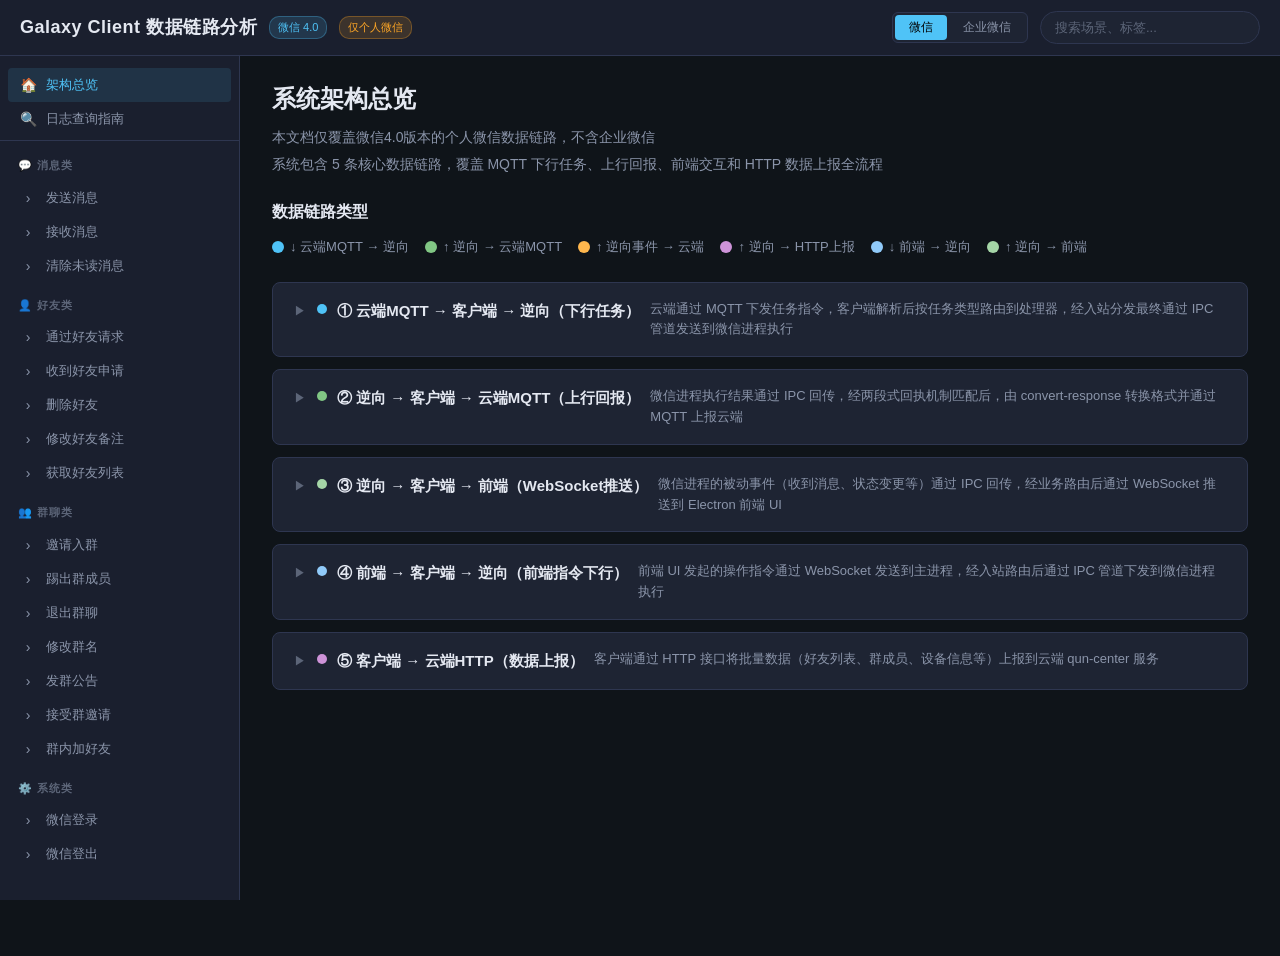
==== 数据链路网站/index.html @ 24ac8667 "feat: 修改文件夹名称" ====
<!DOCTYPE html>
<html lang="zh-CN">
<head>
  <meta charset="UTF-8">
  <meta name="viewport" content="width=device-width, initial-scale=1.0">
  <title>Galaxy Client 数据链路分析 — 微信4.0</title>
  <link rel="stylesheet" href="style.css">
</head>
<body>
  <header class="header">
    <div class="header-left">
      <h1 class="header-title">Galaxy Client 数据链路分析</h1>
      <span class="badge badge-version">微信 4.0</span>
      <span class="badge badge-note">仅个人微信</span>
    </div>
    <div class="header-right">
      <div class="platform-toggle" id="platform-toggle">
        <button class="platform-btn active" data-platform="wx">微信</button>
        <button class="platform-btn" data-platform="wkwx">企业微信</button>
      </div>
      <input type="text" id="search-input" class="search-input" placeholder="搜索场景、标签...">
    </div>
  </header>

  <main class="main">
    <aside class="sidebar" id="sidebar">
      <div class="sidebar-section">
        <button class="sidebar-item active" data-id="__overview__">
          <span class="sidebar-icon">🏠</span>
          <span class="sidebar-text">架构总览</span>
        </button>
        <button class="sidebar-item" data-id="__sls__">
          <span class="sidebar-icon">🔍</span>
          <span class="sidebar-text">日志查询指南</span>
        </button>
      </div>
      <div id="sidebar-categories"></div>
    </aside>

    <section class="content" id="content">
      <!-- JS 渲染 -->
    </section>
  </main>

  <div class="detail-overlay" id="detail-overlay">
    <div class="detail-panel" id="detail-panel">
      <button class="detail-close" id="detail-close">&times;</button>
      <div id="detail-content"></div>
    </div>
  </div>

  <script src="mermaid.min.js"></script>
  <script src="data.js"></script>
  <script src="data-wkwx-1.js"></script>
  <script src="data-wkwx-2.js"></script>
  <script src="data-wkwx-3.js"></script>
  <script src="data-wkwx-4.js"></script>
  <script src="data-wkwx-init.js"></script>
  <script src="app.js"></script>
</body>
</html>
---- 数据链路网站/style.css ----
/* ================================================================
   Galaxy Client 数据链路分析 — 样式
   ================================================================ */

:root {
  --bg-primary: #0f1419;
  --bg-secondary: #1a1f2e;
  --bg-card: #1e2433;
  --bg-card-hover: #252b3d;
  --bg-node: #2a3142;
  --bg-node-hover: #323a50;
  --bg-overlay: rgba(0, 0, 0, 0.6);
  --border: #2e3650;
  --border-light: #3a4565;
  --text-primary: #e4e8f1;
  --text-secondary: #8b95aa;
  --text-muted: #5c6578;
  --accent-blue: #4fc3f7;
  --accent-green: #66bb6a;
  --accent-orange: #ffa726;
  --accent-purple: #ab47bc;
  --accent-red: #ef5350;
  --accent-cyan: #26c6da;
  --downstream-color: #4fc3f7;
  --upstream-color: #66bb6a;
  --event-color: #ffa726;
  --http-color: #ab47bc;
  --font-mono: 'SF Mono', 'Fira Code', 'Consolas', monospace;
  --font-sans: -apple-system, BlinkMacSystemFont, 'Segoe UI', 'PingFang SC', 'Hiragino Sans GB', sans-serif;
  --sidebar-width: 240px;
  --header-height: 56px;
  --radius: 8px;
  --radius-sm: 4px;
  --shadow: 0 2px 12px rgba(0, 0, 0, 0.3);
  --transition: 0.2s ease;
}

* {
  margin: 0;
  padding: 0;
  box-sizing: border-box;
}

body {
  font-family: var(--font-sans);
  background: var(--bg-primary);
  color: var(--text-primary);
  line-height: 1.6;
  overflow: hidden;
  height: 100vh;
}

/* ===== Header ===== */

.header {
  height: var(--header-height);
  background: var(--bg-secondary);
  border-bottom: 1px solid var(--border);
  display: flex;
  align-items: center;
  justify-content: space-between;
  padding: 0 20px;
  position: fixed;
  top: 0;
  left: 0;
  right: 0;
  z-index: 100;
}

.header-left {
  display: flex;
  align-items: center;
  gap: 12px;
}

.header-title {
  font-size: 18px;
  font-weight: 600;
  color: var(--text-primary);
  letter-spacing: 0.5px;
}

.badge {
  font-size: 11px;
  padding: 2px 8px;
  border-radius: 10px;
  font-weight: 500;
}

.badge-version {
  background: rgba(79, 195, 247, 0.15);
  color: var(--accent-blue);
  border: 1px solid rgba(79, 195, 247, 0.3);
}

.badge-note {
  background: rgba(255, 167, 38, 0.15);
  color: var(--accent-orange);
  border: 1px solid rgba(255, 167, 38, 0.3);
}

.search-input {
  background: var(--bg-card);
  border: 1px solid var(--border);
  color: var(--text-primary);
  padding: 8px 14px;
  border-radius: 20px;
  font-size: 13px;
  width: 220px;
  outline: none;
  transition: var(--transition);
}

.search-input:focus {
  border-color: var(--accent-blue);
  box-shadow: 0 0 0 2px rgba(79, 195, 247, 0.15);
  width: 280px;
}

.search-input::placeholder {
  color: var(--text-muted);
}

/* ===== Layout ===== */

.main {
  display: flex;
  margin-top: var(--header-height);
  height: calc(100vh - var(--header-height));
}

/* ===== Sidebar ===== */

.sidebar {
  width: var(--sidebar-width);
  min-width: var(--sidebar-width);
  background: var(--bg-secondary);
  border-right: 1px solid var(--border);
  overflow-y: auto;
  padding: 8px 0;
}

.sidebar-section {
  padding: 4px 8px;
  border-bottom: 1px solid var(--border);
  margin-bottom: 4px;
}

.sidebar-category {
  padding: 0 8px;
  margin-bottom: 2px;
}

.sidebar-category-title {
  font-size: 11px;
  font-weight: 600;
  color: var(--text-muted);
  text-transform: uppercase;
  letter-spacing: 1px;
  padding: 12px 10px 6px;
  display: flex;
  align-items: center;
  gap: 6px;
}

.sidebar-item {
  display: flex;
  align-items: center;
  gap: 8px;
  width: 100%;
  padding: 8px 10px;
  border: none;
  background: none;
  color: var(--text-secondary);
  font-size: 13px;
  cursor: pointer;
  border-radius: var(--radius-sm);
  text-align: left;
  transition: var(--transition);
  font-family: var(--font-sans);
}

.sidebar-item:hover {
  background: var(--bg-card);
  color: var(--text-primary);
}

.sidebar-item.active {
  background: rgba(79, 195, 247, 0.12);
  color: var(--accent-blue);
  font-weight: 500;
}

.sidebar-item.hidden {
  display: none;
}

.sidebar-icon {
  font-size: 14px;
  width: 20px;
  text-align: center;
  flex-shrink: 0;
}

.sidebar-text {
  overflow: hidden;
  text-overflow: ellipsis;
  white-space: nowrap;
}

/* ===== Content ===== */

.content {
  flex: 1;
  overflow-y: auto;
  padding: 24px 32px;
}

/* ===== Overview ===== */

.overview-header {
  margin-bottom: 24px;
}

.overview-header h2 {
  font-size: 24px;
  margin-bottom: 8px;
}

.overview-header p {
  color: var(--text-secondary);
  font-size: 14px;
}

.view-toggle {
  display: flex;
  gap: 4px;
  margin-bottom: 8px;
}

.view-toggle button {
  padding: 6px 16px;
  border: 1px solid var(--border);
  background: var(--bg-card);
  color: var(--text-secondary);
  font-size: 12px;
  cursor: pointer;
  border-radius: var(--radius-sm);
  transition: var(--transition);
  font-family: var(--font-sans);
}

.view-toggle button.active {
  background: var(--accent-blue);
  color: #000;
  border-color: var(--accent-blue);
  font-weight: 500;
}

.diagram-container {
  background: var(--bg-card);
  border: 1px solid var(--border);
  border-radius: var(--radius);
  padding: 16px 12px;
  overflow-x: auto;
}

.ascii-container {
  background: var(--bg-card);
  border: 1px solid var(--border);
  border-radius: var(--radius);
  padding: 16px 12px;
  overflow-x: auto;
}

.ascii-container pre {
  font-family: var(--font-mono);
  font-size: 12px;
  line-height: 1.5;
  color: var(--text-primary);
  white-space: pre;
}

/* ===== Scenario View ===== */

.scenario-header {
  margin-bottom: 24px;
}

.scenario-title {
  font-size: 22px;
  font-weight: 600;
  margin-bottom: 8px;
  display: flex;
  align-items: center;
  gap: 10px;
}

.scenario-desc {
  color: var(--text-secondary);
  font-size: 14px;
  margin-bottom: 12px;
}

.scenario-meta {
  display: flex;
  gap: 12px;
  flex-wrap: wrap;
  margin-bottom: 8px;
}

.meta-item {
  font-size: 12px;
  padding: 4px 10px;
  background: var(--bg-card);
  border: 1px solid var(--border);
  border-radius: var(--radius-sm);
  color: var(--text-secondary);
}

.meta-item strong {
  color: var(--text-primary);
}

.scenario-tags {
  display: flex;
  gap: 6px;
  flex-wrap: wrap;
}

.tag {
  font-size: 11px;
  padding: 2px 8px;
  background: rgba(79, 195, 247, 0.1);
  color: var(--accent-blue);
  border-radius: 10px;
  border: 1px solid rgba(79, 195, 247, 0.2);
}

/* ===== Flow Section ===== */

.flow-section {
  margin-bottom: 32px;
}

.flow-title {
  font-size: 16px;
  font-weight: 600;
  margin-bottom: 12px;
  padding-left: 12px;
  position: relative;
}

.flow-title::before {
  content: '';
  position: absolute;
  left: 0;
  top: 2px;
  bottom: 2px;
  width: 3px;
  border-radius: 2px;
}

.flow-title.downstream::before { background: var(--downstream-color); }
.flow-title.upstream::before { background: var(--upstream-color); }
.flow-title.upstream-event::before { background: var(--event-color); }
.flow-title.upstream-http::before { background: var(--http-color); }
.flow-title.front-up::before { background: #a5d6a7; }
.flow-title.front-down::before { background: #90caf9; }

.flow-direction-badge {
  font-size: 11px;
  padding: 2px 8px;
  border-radius: 10px;
  margin-left: 8px;
  font-weight: 400;
}

.flow-direction-badge.downstream {
  background: rgba(79, 195, 247, 0.15);
  color: var(--downstream-color);
}
.flow-direction-badge.upstream {
  background: rgba(102, 187, 106, 0.15);
  color: var(--upstream-color);
}
.flow-direction-badge.upstream-event {
  background: rgba(255, 167, 38, 0.15);
  color: var(--event-color);
}
.flow-direction-badge.upstream-http {
  background: rgba(171, 71, 188, 0.15);
  color: var(--http-color);
}
.flow-direction-badge.front-up {
  background: rgba(165, 214, 167, 0.15);
  color: #a5d6a7;
}
.flow-direction-badge.front-down {
  background: rgba(144, 202, 249, 0.15);
  color: #90caf9;
}

/* ===== Node List ===== */

.node-list {
  display: flex;
  flex-direction: column;
  gap: 2px;
  position: relative;
}

.node-connector {
  position: absolute;
  left: 23px;
  top: 0;
  bottom: 0;
  width: 2px;
  background: var(--border-light);
  z-index: 0;
}

.node-item {
  display: flex;
  align-items: flex-start;
  gap: 12px;
  padding: 12px 16px;
  background: var(--bg-node);
  border: 1px solid var(--border);
  border-radius: var(--radius);
  cursor: pointer;
  transition: var(--transition);
  position: relative;
  z-index: 1;
}

.node-item:hover {
  background: var(--bg-node-hover);
  border-color: var(--border-light);
  transform: translateX(2px);
}

.node-dot {
  width: 10px;
  height: 10px;
  border-radius: 50%;
  flex-shrink: 0;
  margin-top: 5px;
  border: 2px solid;
}

.node-dot.downstream { border-color: var(--downstream-color); background: rgba(79, 195, 247, 0.3); }
.node-dot.upstream { border-color: var(--upstream-color); background: rgba(102, 187, 106, 0.3); }
.node-dot.upstream-event { border-color: var(--event-color); background: rgba(255, 167, 38, 0.3); }
.node-dot.upstream-http { border-color: var(--http-color); background: rgba(171, 71, 188, 0.3); }
.node-dot.front-up { border-color: #a5d6a7; background: rgba(165, 214, 167, 0.3); }
.node-dot.front-down { border-color: #90caf9; background: rgba(144, 202, 249, 0.3); }

.node-info {
  flex: 1;
  min-width: 0;
}

.node-name {
  font-size: 14px;
  font-weight: 600;
  margin-bottom: 2px;
  color: var(--text-primary);
}

.node-file {
  font-size: 12px;
  font-family: var(--font-mono);
  color: var(--accent-cyan);
  margin-bottom: 2px;
  word-break: break-all;
}

.node-func {
  font-size: 11px;
  font-family: var(--font-mono);
  color: var(--accent-orange);
}

.node-summary {
  font-size: 12px;
  color: var(--text-secondary);
  margin-top: 4px;
}

.node-arrow {
  display: flex;
  align-items: center;
  justify-content: center;
  padding: 4px 0;
  position: relative;
  z-index: 1;
}

.node-arrow-text {
  font-size: 11px;
  font-family: var(--font-mono);
  color: var(--text-muted);
  background: var(--bg-primary);
  padding: 0 8px;
  display: flex;
  align-items: center;
  gap: 4px;
}

.node-arrow-icon {
  color: var(--border-light);
}

.node-click-hint {
  font-size: 11px;
  color: var(--text-muted);
  margin-left: auto;
  flex-shrink: 0;
  opacity: 0;
  transition: var(--transition);
}

.node-item:hover .node-click-hint {
  opacity: 1;
}

/* ===== Detail Panel ===== */

.detail-overlay {
  position: fixed;
  inset: 0;
  background: var(--bg-overlay);
  z-index: 200;
  display: none;
  justify-content: flex-end;
}

.detail-overlay.visible {
  display: flex;
}

.detail-panel {
  width: 760px;
  max-width: 90vw;
  height: 100vh;
  background: var(--bg-secondary);
  border-left: 1px solid var(--border);
  overflow-y: auto;
  padding: 24px;
  animation: slideIn 0.25s ease;
}

@keyframes slideIn {
  from { transform: translateX(100%); }
  to { transform: translateX(0); }
}

.detail-close {
  position: absolute;
  top: 16px;
  right: 16px;
  width: 32px;
  height: 32px;
  border: none;
  background: var(--bg-card);
  color: var(--text-secondary);
  font-size: 20px;
  cursor: pointer;
  border-radius: 50%;
  display: flex;
  align-items: center;
  justify-content: center;
  transition: var(--transition);
  z-index: 10;
}

.detail-close:hover {
  background: var(--accent-red);
  color: #fff;
}

.detail-title {
  font-size: 18px;
  font-weight: 600;
  margin-bottom: 4px;
}

.detail-file {
  font-size: 13px;
  font-family: var(--font-mono);
  color: var(--accent-cyan);
  margin-bottom: 4px;
  word-break: break-all;
}

.detail-func {
  font-size: 12px;
  font-family: var(--font-mono);
  color: var(--accent-orange);
  margin-bottom: 16px;
}

.detail-block {
  margin-bottom: 16px;
}

.detail-block-title {
  font-size: 16px;
  font-weight: 700;
  color: var(--text-muted);
  text-transform: uppercase;
  letter-spacing: 1px;
  margin-bottom: 8px;
  padding-bottom: 4px;
  border-bottom: 1px solid var(--border);
}

.detail-block-content {
  font-size: 13px;
  line-height: 1.7;
  white-space: pre-wrap;
  color: var(--text-secondary);
  background: var(--bg-card);
  padding: 12px;
  border-radius: var(--radius-sm);
  border: 1px solid var(--border);
}

.detail-block-content.mono {
  font-family: var(--font-mono);
  font-size: 12px;
}

.detail-keywords {
  display: flex;
  flex-wrap: wrap;
  gap: 6px;
}

.detail-keyword {
  font-size: 11px;
  font-family: var(--font-mono);
  padding: 3px 8px;
  background: rgba(38, 198, 218, 0.1);
  color: var(--accent-cyan);
  border: 1px solid rgba(38, 198, 218, 0.2);
  border-radius: var(--radius-sm);
}

/* ===== SLS Guide ===== */

.sls-section {
  margin-bottom: 24px;
}

.sls-section h3 {
  font-size: 16px;
  margin-bottom: 12px;
}

.sls-table {
  width: 100%;
  border-collapse: collapse;
  font-size: 13px;
}

.sls-table th,
.sls-table td {
  padding: 8px 12px;
  border: 1px solid var(--border);
  text-align: left;
}

.sls-table th {
  background: var(--bg-card);
  color: var(--text-muted);
  font-weight: 600;
  font-size: 12px;
}

.sls-table td {
  color: var(--text-secondary);
}

.sls-table td code {
  font-family: var(--font-mono);
  font-size: 12px;
  background: rgba(79, 195, 247, 0.1);
  color: var(--accent-blue);
  padding: 1px 4px;
  border-radius: 2px;
}

/* ===== Reverse API ===== */

.reverse-api-section {
  margin-top: 16px;
  padding: 12px;
  background: rgba(171, 71, 188, 0.08);
  border: 1px solid rgba(171, 71, 188, 0.2);
  border-radius: var(--radius);
}

.reverse-api-title {
  font-size: 13px;
  font-weight: 600;
  color: var(--accent-purple);
  margin-bottom: 8px;
}

.reverse-api-list {
  list-style: none;
}

.reverse-api-list li {
  font-size: 12px;
  color: var(--text-secondary);
  padding: 2px 0;
}

.reverse-api-list li code {
  font-family: var(--font-mono);
  color: var(--accent-purple);
}

/* ===== Scrollbar ===== */

::-webkit-scrollbar {
  width: 6px;
  height: 6px;
}

::-webkit-scrollbar-track {
  background: transparent;
}

::-webkit-scrollbar-thumb {
  background: var(--border);
  border-radius: 3px;
}

::-webkit-scrollbar-thumb:hover {
  background: var(--border-light);
}

/* ===== Mermaid Overrides ===== */

.mermaid {
  display: flex;
  justify-content: center;
}

.mermaid svg {
  max-width: 100%;
}

/* ===== Platform Toggle ===== */

.header-right {
  display: flex;
  align-items: center;
  gap: 12px;
}

.platform-toggle {
  display: flex;
  gap: 2px;
  background: var(--bg-card);
  border: 1px solid var(--border);
  border-radius: 6px;
  padding: 2px;
}

.platform-btn {
  padding: 4px 14px;
  border: none;
  background: none;
  color: var(--text-secondary);
  font-size: 12px;
  cursor: pointer;
  border-radius: 4px;
  transition: var(--transition);
  font-family: var(--font-sans);
  font-weight: 500;
}

.platform-btn.active {
  background: var(--accent-blue);
  color: #000;
}

.platform-btn.disabled {
  color: var(--text-muted);
  cursor: not-allowed;
  opacity: 0.5;
}

/* ===== Link Cards (Architecture Overview) ===== */

.overview-summary {
  color: var(--text-muted);
  font-size: 13px;
  margin-top: 4px;
}

.link-types-legend {
  margin-bottom: 24px;
}

.link-types-legend h3 {
  font-size: 16px;
  margin-bottom: 12px;
}

.link-types-list {
  display: flex;
  gap: 16px;
  flex-wrap: wrap;
}

.link-type-item {
  display: flex;
  align-items: center;
  gap: 6px;
  font-size: 13px;
}

.link-type-dot {
  display: inline-block;
  width: 12px;
  height: 12px;
  border-radius: 50%;
}

.link-type-label {
  color: var(--text-secondary);
}

.link-card {
  border: 1px solid var(--border);
  border-radius: var(--radius);
  margin-bottom: 12px;
  background: var(--bg-card);
  transition: var(--transition);
}

.link-card:hover {
  border-color: var(--border-light);
}

.link-card.expanded {
  border-color: var(--accent-blue);
}

.link-card-header {
  display: flex;
  align-items: flex-start;
  gap: 10px;
  padding: 16px 20px;
  cursor: pointer;
  transition: var(--transition);
  flex-wrap: wrap;
}

.link-card-header:hover {
  background: var(--bg-card-hover);
}

.link-card-toggle {
  font-size: 12px;
  color: var(--text-muted);
  flex-shrink: 0;
  margin-top: 3px;
  width: 14px;
  text-align: center;
  transition: var(--transition);
}

.link-card-color {
  display: inline-block;
  width: 10px;
  height: 10px;
  border-radius: 50%;
  flex-shrink: 0;
  margin-top: 5px;
}

.link-card-title {
  font-size: 15px;
  font-weight: 600;
  color: var(--text-primary);
  flex-shrink: 0;
}

.link-card-desc {
  font-size: 13px;
  color: var(--text-secondary);
  flex: 1;
  min-width: 200px;
}

.link-card-body {
  padding: 0 20px 20px;
  border-top: 1px solid var(--border);
}

.link-body-layout {
  display: flex;
  gap: 20px;
  align-items: flex-start;
  margin-top: 16px;
}

.link-body-left {
  flex: 0 0 560px;
  min-width: 200px;
  position: sticky;
  top: 12px;
}

.link-body-right {
  flex: 1;
  min-width: 0;
}

.link-nodes-title {
  font-size: 14px;
  color: var(--text-muted);
  margin: 0 0 8px;
  font-weight: 600;
}

/* ===== Link Task Note (for links without task categories) ===== */

.link-task-note {
  display: flex;
  align-items: flex-start;
  gap: 8px;
  margin-top: 20px;
  padding: 12px 14px;
  background: rgba(79, 195, 247, 0.06);
  border: 1px solid rgba(79, 195, 247, 0.2);
  border-radius: var(--radius-sm);
  font-size: 13px;
  color: var(--text-secondary);
  line-height: 1.6;
}

.task-note-icon {
  flex-shrink: 0;
  font-size: 15px;
  color: #4fc3f7;
  margin-top: 1px;
}

/* ===== MQTT Task Categories ===== */

.mqtt-task-section {
  margin-top: 24px;
  border-top: 1px solid var(--border);
  padding-top: 20px;
}

.mqtt-task-title {
  font-size: 16px;
  font-weight: 600;
  margin-bottom: 4px;
}

.mqtt-task-subtitle {
  font-size: 13px;
  color: var(--text-secondary);
  margin-bottom: 10px;
}

.mqtt-dir-note {
  font-size: 12px;
  color: var(--text-secondary);
  background: rgba(255, 255, 255, 0.03);
  border: 1px solid var(--border);
  border-radius: var(--radius-sm);
  padding: 9px 12px;
  margin-bottom: 14px;
  line-height: 1.7;
}

.mqtt-dir-note code {
  font-family: var(--font-mono);
  font-size: 11px;
  background: rgba(255, 255, 255, 0.08);
  padding: 1px 5px;
  border-radius: 3px;
  color: #90caf9;
}

.mqtt-cat {
  border: 1px solid var(--border);
  border-radius: var(--radius-sm);
  margin-bottom: 6px;
  background: var(--bg-node);
}

.mqtt-cat-header {
  display: flex;
  align-items: center;
  gap: 8px;
  padding: 10px 14px;
  cursor: pointer;
  transition: var(--transition);
}

.mqtt-cat-header:hover {
  background: var(--bg-node-hover);
}

.mqtt-cat-toggle {
  font-size: 11px;
  color: var(--text-muted);
  width: 14px;
  text-align: center;
}

.mqtt-cat-name {
  font-size: 14px;
  font-weight: 600;
  color: var(--text-primary);
}

.mqtt-cat-range {
  font-size: 11px;
  font-family: var(--font-mono);
  color: var(--text-muted);
  margin-left: 4px;
}

.mqtt-cat-count {
  font-size: 11px;
  color: var(--accent-blue);
  margin-left: auto;
  padding: 1px 8px;
  background: rgba(79, 195, 247, 0.1);
  border-radius: 10px;
  border: 1px solid rgba(79, 195, 247, 0.2);
}

.mqtt-cat-body {
  border-top: 1px solid var(--border);
}

.mqtt-task-table {
  width: 100%;
  border-collapse: collapse;
  font-size: 12px;
}

.mqtt-task-table thead th {
  padding: 8px 12px;
  background: var(--bg-card);
  color: var(--text-muted);
  font-weight: 600;
  font-size: 11px;
  text-align: left;
  border-bottom: 1px solid var(--border);
}

.mqtt-task-table tbody td {
  padding: 6px 12px;
  color: var(--text-secondary);
  border-bottom: 1px solid rgba(46, 54, 80, 0.5);
}

.mqtt-task-table tbody tr:hover {
  background: var(--bg-card-hover);
}

.mqtt-type-code {
  font-family: var(--font-mono);
  color: var(--accent-orange);
  font-weight: 600;
  width: 50px;
}

.mqtt-handler {
  font-family: var(--font-mono);
  font-size: 11px;
  color: var(--accent-cyan);
  max-width: 220px;
  overflow: hidden;
  text-overflow: ellipsis;
  white-space: nowrap;
}

.mqtt-link {
  color: var(--accent-blue);
  text-decoration: none;
  font-size: 12px;
  font-weight: 500;
  transition: var(--transition);
}

.mqtt-link:hover {
  color: #fff;
  text-decoration: underline;
}

.mqtt-no-link {
  color: var(--text-muted);
}

/* ===== Copy Button ===== */

.copyable-path {
  display: inline-flex;
  align-items: center;
  gap: 5px;
  max-width: 100%;
}

.copyable-path-text {
  overflow: hidden;
  text-overflow: ellipsis;
  white-space: nowrap;
  flex-shrink: 1;
  min-width: 0;
}

.copy-btn {
  display: inline-flex;
  align-items: center;
  justify-content: center;
  width: 22px;
  height: 22px;
  flex-shrink: 0;
  cursor: pointer;
  border-radius: 4px;
  border: 1px solid var(--border);
  background: var(--bg-secondary);
  opacity: 0.35;
  transition: opacity var(--transition), background var(--transition), color var(--transition), border-color var(--transition);
  color: var(--text-muted);
  font-size: 0;
  position: relative;
}

.copy-btn::before {
  content: "";
  display: block;
  width: 13px;
  height: 13px;
  background: var(--text-muted);
  -webkit-mask-image: url("data:image/svg+xml,%3Csvg xmlns='http://www.w3.org/2000/svg' viewBox='0 0 24 24' fill='none' stroke='currentColor' stroke-width='2' stroke-linecap='round' stroke-linejoin='round'%3E%3Crect x='9' y='9' width='13' height='13' rx='2' ry='2'%3E%3C/rect%3E%3Cpath d='M5 15H4a2 2 0 0 1-2-2V4a2 2 0 0 1 2-2h9a2 2 0 0 1 2 2v1'%3E%3C/path%3E%3C/svg%3E");
  mask-image: url("data:image/svg+xml,%3Csvg xmlns='http://www.w3.org/2000/svg' viewBox='0 0 24 24' fill='none' stroke='currentColor' stroke-width='2' stroke-linecap='round' stroke-linejoin='round'%3E%3Crect x='9' y='9' width='13' height='13' rx='2' ry='2'%3E%3C/rect%3E%3Cpath d='M5 15H4a2 2 0 0 1-2-2V4a2 2 0 0 1 2-2h9a2 2 0 0 1 2 2v1'%3E%3C/path%3E%3C/svg%3E");
  -webkit-mask-repeat: no-repeat;
  mask-repeat: no-repeat;
  -webkit-mask-size: contain;
  mask-size: contain;
  -webkit-mask-position: center;
  mask-position: center;
  transition: background var(--transition);
}

/* 节点卡片：hover 整个节点时显示 */
.node-item:hover .copy-btn {
  opacity: 0.7;
  border-color: var(--border-light);
}

/* 直接 hover 复制按钮本身 */
.copy-btn:hover {
  opacity: 1 !important;
  background: rgba(79, 195, 247, 0.15);
  border-color: var(--accent-blue);
}

.copy-btn:hover::before {
  background: var(--accent-blue);
}

/* 复制成功状态 */
.copy-btn.copied {
  opacity: 1 !important;
  background: rgba(102, 187, 106, 0.15);
  border-color: var(--accent-green);
}

.copy-btn.copied::before {
  -webkit-mask-image: url("data:image/svg+xml,%3Csvg xmlns='http://www.w3.org/2000/svg' viewBox='0 0 24 24' fill='none' stroke='currentColor' stroke-width='2.5' stroke-linecap='round' stroke-linejoin='round'%3E%3Cpolyline points='20 6 9 17 4 12'%3E%3C/polyline%3E%3C/svg%3E");
  mask-image: url("data:image/svg+xml,%3Csvg xmlns='http://www.w3.org/2000/svg' viewBox='0 0 24 24' fill='none' stroke='currentColor' stroke-width='2.5' stroke-linecap='round' stroke-linejoin='round'%3E%3Cpolyline points='20 6 9 17 4 12'%3E%3C/polyline%3E%3C/svg%3E");
  background: var(--accent-green);
  width: 14px;
  height: 14px;
}

/* ---- 详情面板中的复制按钮（更大更显眼） ---- */

.detail-file.copyable-path,
.detail-func.copyable-path {
  display: flex;
  width: 100%;
}

.detail-file.copyable-path .copyable-path-text,
.detail-func.copyable-path .copyable-path-text {
  word-break: break-all;
  white-space: normal;
  overflow: visible;
  text-overflow: unset;
  flex: 1;
}

.detail-file .copy-btn,
.detail-func .copy-btn {
  width: 26px;
  height: 26px;
  opacity: 0.55;
  align-self: flex-start;
  margin-top: 1px;
}

.detail-file .copy-btn::before,
.detail-func .copy-btn::before {
  width: 15px;
  height: 15px;
}

.detail-file:hover .copy-btn,
.detail-func:hover .copy-btn {
  opacity: 0.9;
}

/* ===== Responsive ===== */

@media (max-width: 900px) {
  .sidebar {
    width: 200px;
    min-width: 200px;
  }

  .content {
    padding: 16px;
  }

  .detail-panel {
    width: 100%;
    max-width: 100vw;
  }

  .link-card-header {
    flex-direction: column;
  }

  .platform-toggle {
    display: none;
  }
}

/* ===== Troubleshoot Section ===== */

.troubleshoot-section {
  margin-top: 32px;
  border: 1px solid rgba(244, 67, 54, 0.3);
  border-radius: var(--radius);
  background: rgba(244, 67, 54, 0.04);
  padding: 24px;
}

.troubleshoot-title {
  font-size: 18px;
  font-weight: 700;
  color: #ef5350;
  margin-bottom: 6px;
}

.troubleshoot-desc {
  font-size: 13px;
  color: var(--text-secondary);
  margin-bottom: 20px;
  line-height: 1.6;
}

/* State Machine */

.ts-state-machine {
  background: var(--bg-card);
  border: 1px solid var(--border);
  border-radius: var(--radius-sm);
  padding: 16px;
  margin-bottom: 20px;
}

.ts-sm-title {
  font-size: 14px;
  font-weight: 600;
  margin-bottom: 4px;
}

.ts-sm-desc {
  font-size: 12px;
  color: var(--text-secondary);
  margin-bottom: 12px;
}

.ts-sm-flow {
  display: flex;
  align-items: center;
  gap: 8px;
  flex-wrap: wrap;
}

.ts-sm-state {
  background: var(--bg-node);
  border: 1px solid var(--border);
  border-radius: var(--radius-sm);
  padding: 8px 12px;
  text-align: center;
  min-width: 90px;
}

.ts-sm-value {
  font-family: var(--font-mono);
  font-size: 12px;
  color: #4fc3f7;
  font-weight: 600;
}

.ts-sm-label {
  font-size: 13px;
  font-weight: 600;
  margin: 2px 0;
}

.ts-sm-desc-inner {
  font-size: 11px;
  color: var(--text-muted);
}

.ts-sm-arrow {
  font-size: 18px;
  color: var(--text-muted);
  flex-shrink: 0;
}

.ts-sm-note {
  font-size: 11px;
  color: var(--text-muted);
  margin-top: 10px;
  padding-top: 8px;
  border-top: 1px solid var(--border);
  line-height: 1.5;
}

/* Troubleshoot Steps */

.ts-steps {
  display: flex;
  flex-direction: column;
  gap: 10px;
}

.ts-step {
  border: 1px solid var(--border);
  border-radius: var(--radius-sm);
  background: var(--bg-card);
  overflow: hidden;
}

.ts-step-header {
  display: flex;
  align-items: center;
  gap: 10px;
  padding: 10px 14px;
  background: var(--bg-node);
  border-bottom: 1px solid var(--border);
}

.ts-step-num {
  display: flex;
  align-items: center;
  justify-content: center;
  width: 24px;
  height: 24px;
  border-radius: 50%;
  background: #ef5350;
  color: #fff;
  font-size: 12px;
  font-weight: 700;
  flex-shrink: 0;
}

.ts-step-name {
  font-size: 13px;
  font-weight: 600;
}

.ts-step-body {
  padding: 12px 14px;
  display: flex;
  flex-direction: column;
  gap: 6px;
}

.ts-field {
  display: flex;
  align-items: flex-start;
  gap: 6px;
  font-size: 12px;
  line-height: 1.5;
}

.ts-field label {
  flex-shrink: 0;
  font-weight: 600;
  color: var(--text-secondary);
  min-width: 72px;
}

.ts-query {
  font-family: var(--font-mono);
  font-size: 11px;
  background: rgba(79, 195, 247, 0.1);
  color: #4fc3f7;
  padding: 3px 8px;
  border-radius: 3px;
  word-break: break-all;
  white-space: pre-wrap;
}

.ts-expect span {
  color: #66bb6a;
}

.ts-fail span {
  color: #ef5350;
}

.ts-fix span {
  color: #ffa726;
}
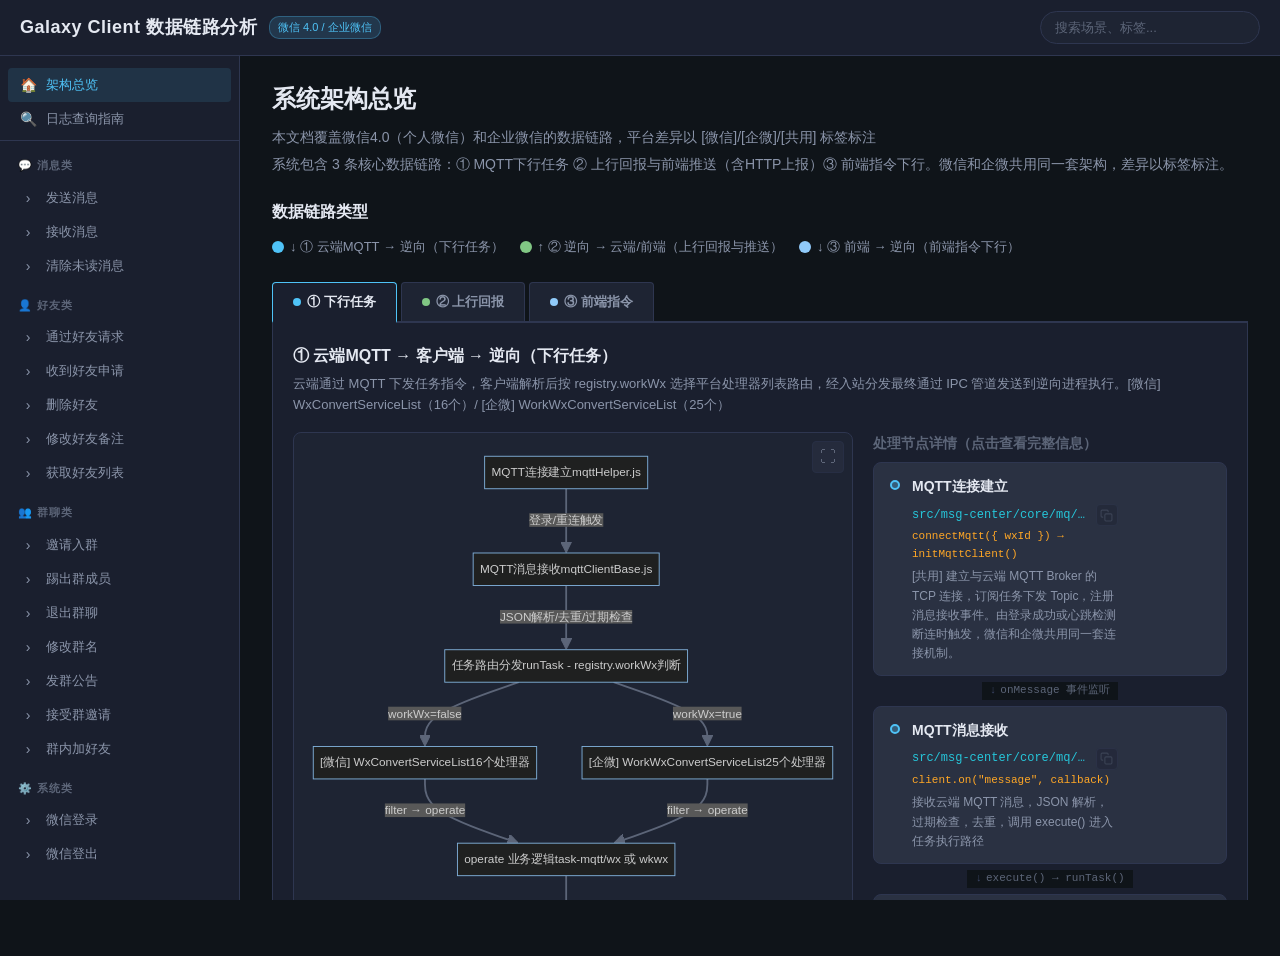
==== commit 38a83811: "feat: 新版本数据链路网页" ====
--- a/数据链路网站/index.html
+++ b/数据链路网站/index.html
@@ -3,21 +3,16 @@
 <head>
   <meta charset="UTF-8">
   <meta name="viewport" content="width=device-width, initial-scale=1.0">
-  <title>Galaxy Client 数据链路分析 — 微信4.0</title>
+  <title>Galaxy Client 数据链路分析 — 微信4.0 / 企业微信</title>
   <link rel="stylesheet" href="style.css">
 </head>
 <body>
   <header class="header">
     <div class="header-left">
       <h1 class="header-title">Galaxy Client 数据链路分析</h1>
-      <span class="badge badge-version">微信 4.0</span>
-      <span class="badge badge-note">仅个人微信</span>
+      <span class="badge badge-version">微信 4.0 / 企业微信</span>
     </div>
     <div class="header-right">
-      <div class="platform-toggle" id="platform-toggle">
-        <button class="platform-btn active" data-platform="wx">微信</button>
-        <button class="platform-btn" data-platform="wkwx">企业微信</button>
-      </div>
       <input type="text" id="search-input" class="search-input" placeholder="搜索场景、标签...">
     </div>
   </header>
@@ -49,13 +44,15 @@
     </div>
   </div>
 
+  <div class="diagram-zoom-overlay" id="diagram-zoom-overlay">
+    <div class="diagram-zoom-panel">
+      <button class="detail-close" id="diagram-zoom-close">&times;</button>
+      <div class="diagram-zoom-content" id="diagram-zoom-content"></div>
+    </div>
+  </div>
+
   <script src="mermaid.min.js"></script>
   <script src="data.js"></script>
-  <script src="data-wkwx-1.js"></script>
-  <script src="data-wkwx-2.js"></script>
-  <script src="data-wkwx-3.js"></script>
-  <script src="data-wkwx-4.js"></script>
-  <script src="data-wkwx-init.js"></script>
   <script src="app.js"></script>
 </body>
 </html>
--- a/数据链路网站/style.css
+++ b/数据链路网站/style.css
@@ -232,53 +232,40 @@
   font-size: 14px;
 }
 
-.view-toggle {
-  display: flex;
-  gap: 4px;
-  margin-bottom: 8px;
-}
-
-.view-toggle button {
-  padding: 6px 16px;
-  border: 1px solid var(--border);
+.diagram-container {
+  position: relative;
   background: var(--bg-card);
-  color: var(--text-secondary);
-  font-size: 12px;
+  border: 1px solid var(--border);
+  border-radius: var(--radius);
+  padding: 16px 12px;
+  overflow-x: auto;
+}
+
+.diagram-zoom-btn {
+  position: absolute;
+  top: 8px;
+  right: 8px;
+  z-index: 2;
+  width: 32px;
+  height: 32px;
+  border: 1px solid var(--border);
+  border-radius: var(--radius-sm);
+  background: var(--bg-node);
+  color: var(--text-secondary);
+  font-size: 16px;
   cursor: pointer;
-  border-radius: var(--radius-sm);
+  display: flex;
+  align-items: center;
+  justify-content: center;
   transition: var(--transition);
-  font-family: var(--font-sans);
-}
-
-.view-toggle button.active {
+  opacity: 0.6;
+}
+
+.diagram-zoom-btn:hover {
   background: var(--accent-blue);
   color: #000;
   border-color: var(--accent-blue);
-  font-weight: 500;
-}
-
-.diagram-container {
-  background: var(--bg-card);
-  border: 1px solid var(--border);
-  border-radius: var(--radius);
-  padding: 16px 12px;
-  overflow-x: auto;
-}
-
-.ascii-container {
-  background: var(--bg-card);
-  border: 1px solid var(--border);
-  border-radius: var(--radius);
-  padding: 16px 12px;
-  overflow-x: auto;
-}
-
-.ascii-container pre {
-  font-family: var(--font-mono);
-  font-size: 12px;
-  line-height: 1.5;
-  color: var(--text-primary);
-  white-space: pre;
+  opacity: 1;
 }
 
 /* ===== Scenario View ===== */
@@ -749,6 +736,7 @@
 .mermaid {
   display: flex;
   justify-content: center;
+  width: stretch;
 }
 
 .mermaid svg {
@@ -761,39 +749,6 @@
   display: flex;
   align-items: center;
   gap: 12px;
-}
-
-.platform-toggle {
-  display: flex;
-  gap: 2px;
-  background: var(--bg-card);
-  border: 1px solid var(--border);
-  border-radius: 6px;
-  padding: 2px;
-}
-
-.platform-btn {
-  padding: 4px 14px;
-  border: none;
-  background: none;
-  color: var(--text-secondary);
-  font-size: 12px;
-  cursor: pointer;
-  border-radius: 4px;
-  transition: var(--transition);
-  font-family: var(--font-sans);
-  font-weight: 500;
-}
-
-.platform-btn.active {
-  background: var(--accent-blue);
-  color: #000;
-}
-
-.platform-btn.disabled {
-  color: var(--text-muted);
-  cursor: not-allowed;
-  opacity: 0.5;
 }
 
 /* ===== Link Cards (Architecture Overview) ===== */
@@ -836,6 +791,129 @@
 .link-type-label {
   color: var(--text-secondary);
 }
+
+/* ===== Architecture Sub-Tabs ===== */
+
+.arch-tabs {
+  margin-top: 16px;
+}
+
+.arch-tab-bar {
+  display: flex;
+  gap: 4px;
+  border-bottom: 2px solid var(--border);
+  padding-bottom: 0;
+  margin-bottom: 0;
+}
+
+.arch-tab-btn {
+  position: relative;
+  padding: 10px 20px;
+  border: 1px solid var(--border);
+  border-bottom: none;
+  border-radius: var(--radius-sm) var(--radius-sm) 0 0;
+  background: var(--bg-card);
+  color: var(--text-secondary);
+  font-size: 13px;
+  font-weight: 600;
+  cursor: pointer;
+  transition: var(--transition);
+  font-family: var(--font-sans);
+  display: flex;
+  align-items: center;
+  gap: 6px;
+  white-space: nowrap;
+}
+
+.arch-tab-btn:hover {
+  background: var(--bg-card-hover);
+  color: var(--text-primary);
+}
+
+.arch-tab-btn.active {
+  background: var(--bg-secondary);
+  color: var(--text-primary);
+  border-color: var(--tab-color, var(--accent-blue));
+  border-bottom: 2px solid var(--bg-secondary);
+  margin-bottom: -2px;
+}
+
+.arch-tab-dot {
+  display: inline-block;
+  width: 8px;
+  height: 8px;
+  border-radius: 50%;
+  flex-shrink: 0;
+}
+
+.arch-tab-panel {
+  border: 1px solid var(--border);
+  border-top: none;
+  border-radius: 0 0 var(--radius) var(--radius);
+  background: var(--bg-secondary);
+  padding: 20px;
+}
+
+.link-tab-header {
+  margin-bottom: 16px;
+}
+
+.link-tab-title {
+  font-size: 16px;
+  font-weight: 700;
+  color: var(--text-primary);
+  margin-bottom: 6px;
+}
+
+.link-tab-desc {
+  font-size: 13px;
+  color: var(--text-secondary);
+  line-height: 1.6;
+}
+
+/* ===== Diagram Zoom Overlay ===== */
+
+.diagram-zoom-overlay {
+  position: fixed;
+  inset: 0;
+  z-index: 1100;
+  background: rgba(0, 0, 0, 0.85);
+  display: flex;
+  align-items: center;
+  justify-content: center;
+  opacity: 0;
+  pointer-events: none;
+  transition: opacity 0.2s;
+}
+
+.diagram-zoom-overlay.visible {
+  opacity: 1;
+  pointer-events: auto;
+}
+
+.diagram-zoom-panel {
+  position: relative;
+  width: 94vw;
+  max-height: 92vh;
+  background: var(--bg-card);
+  border: 1px solid var(--border);
+  border-radius: var(--radius);
+  padding: 32px 24px 24px;
+  overflow: auto;
+}
+
+.diagram-zoom-content {
+  display: flex;
+  justify-content: center;
+  min-height: 800px;
+}
+
+.diagram-zoom-content svg {
+  max-width: 100%;
+  height: auto;
+}
+
+/* ===== Legacy link-card (kept for potential reuse) ===== */
 
 .link-card {
   border: 1px solid var(--border);
@@ -1250,9 +1328,6 @@
     flex-direction: column;
   }
 
-  .platform-toggle {
-    display: none;
-  }
 }
 
 /* ===== Troubleshoot Section ===== */
@@ -1437,3 +1512,316 @@
 .ts-fix span {
   color: #ffa726;
 }
+
+/* ================================================================
+   平台徽章
+   ================================================================ */
+
+.platform-badge {
+  display: inline-block;
+  padding: 2px 8px;
+  border-radius: 3px;
+  font-size: 11px;
+  font-weight: 600;
+  line-height: 1.4;
+  white-space: nowrap;
+}
+
+.platform-wx {
+  background: rgba(7, 193, 96, 0.15);
+  color: #07c160;
+  border: 1px solid rgba(7, 193, 96, 0.3);
+}
+
+.platform-wk {
+  background: rgba(56, 111, 224, 0.15);
+  color: #5b9aff;
+  border: 1px solid rgba(56, 111, 224, 0.3);
+}
+
+.platform-shared {
+  background: rgba(255, 167, 38, 0.12);
+  color: #ffa726;
+  border: 1px solid rgba(255, 167, 38, 0.25);
+}
+
+/* ================================================================
+   状态徽章
+   ================================================================ */
+
+.status-badge {
+  display: inline-block;
+  padding: 2px 8px;
+  border-radius: 3px;
+  font-size: 11px;
+  font-weight: 600;
+  line-height: 1.4;
+  white-space: nowrap;
+}
+
+.status-impl {
+  background: rgba(102, 187, 106, 0.15);
+  color: #66bb6a;
+  border: 1px solid rgba(102, 187, 106, 0.3);
+}
+
+.status-defined {
+  background: rgba(158, 158, 158, 0.12);
+  color: #9e9e9e;
+  border: 1px solid rgba(158, 158, 158, 0.25);
+}
+
+.text-muted {
+  color: var(--text-muted);
+}
+
+/* ================================================================
+   仅定义行灰显
+   ================================================================ */
+
+.row-defined-only {
+  opacity: 0.5;
+}
+
+.row-defined-only:hover {
+  opacity: 0.8;
+}
+
+/* ================================================================
+   前端指令清单样式
+   ================================================================ */
+
+.front-cmd-info {
+  padding: 12px 16px;
+  border-bottom: 1px solid var(--border);
+}
+
+.front-cmd-handler {
+  margin-bottom: 8px;
+  font-size: 13px;
+}
+
+.front-cmd-handler code {
+  font-family: var(--font-mono);
+  font-size: 12px;
+  background: rgba(79, 195, 247, 0.1);
+  color: #4fc3f7;
+  padding: 2px 6px;
+  border-radius: 3px;
+}
+
+.front-cmd-desc {
+  font-size: 12px;
+  line-height: 1.6;
+  color: var(--text-secondary);
+}
+
+.front-cmd-branches {
+  padding: 8px 16px 16px;
+  display: flex;
+  flex-direction: column;
+  gap: 6px;
+}
+
+.front-branch {
+  border: 1px solid var(--border);
+  border-radius: var(--radius-sm);
+  overflow: hidden;
+}
+
+.front-branch-header {
+  display: flex;
+  align-items: center;
+  gap: 8px;
+  padding: 8px 12px;
+  background: var(--bg-node);
+  cursor: pointer;
+  transition: background 0.15s;
+}
+
+.front-branch-header:hover {
+  background: rgba(79, 195, 247, 0.08);
+}
+
+.front-branch-type {
+  font-family: var(--font-mono);
+  font-size: 12px;
+  color: #4fc3f7;
+  font-weight: 600;
+}
+
+.front-branch-name {
+  font-size: 12px;
+  color: var(--text-primary);
+}
+
+.front-branch-body {
+  padding: 12px 16px;
+  border-top: 1px solid var(--border);
+}
+
+.front-branch-detail {
+  font-family: var(--font-mono);
+  font-size: 12px;
+  line-height: 1.7;
+  color: var(--text-secondary);
+  white-space: pre-wrap;
+  word-break: break-word;
+  margin: 0;
+  background: transparent;
+}
+
+/* ================================================================
+   多层结构化详情
+   ================================================================ */
+
+.detail-structured {
+  display: flex;
+  flex-direction: column;
+  gap: 12px;
+}
+
+.detail-struct-item {
+  border: 1px solid var(--border);
+  border-radius: var(--radius-sm);
+  overflow: hidden;
+}
+
+.detail-struct-key {
+  padding: 8px 12px;
+  background: var(--bg-node);
+  font-size: 12px;
+  font-weight: 700;
+  color: #4fc3f7;
+  border-bottom: 1px solid var(--border);
+}
+
+.detail-struct-val {
+  padding: 10px 12px;
+  margin: 0;
+  font-family: var(--font-mono);
+  font-size: 12px;
+  line-height: 1.7;
+  color: var(--text-secondary);
+  white-space: pre-wrap;
+  word-break: break-word;
+  background: transparent;
+}
+
+.detail-layers {
+  display: flex;
+  flex-direction: column;
+  gap: 8px;
+}
+
+.detail-layer-text {
+  margin: 0;
+  padding: 10px 12px;
+  font-family: var(--font-mono);
+  font-size: 12px;
+  line-height: 1.7;
+  color: var(--text-secondary);
+  white-space: pre-wrap;
+  word-break: break-word;
+  background: var(--bg-node);
+  border-radius: var(--radius-sm);
+}
+
+.detail-layer-obj {
+  border: 1px solid var(--border);
+  border-radius: var(--radius-sm);
+  overflow: hidden;
+}
+
+.detail-layer-title {
+  padding: 8px 12px;
+  font-size: 12px;
+  font-weight: 700;
+  color: #ffa726;
+  background: var(--bg-node);
+  border-bottom: 1px solid var(--border);
+}
+
+.detail-layer-content {
+  margin: 0;
+  padding: 10px 12px;
+  font-family: var(--font-mono);
+  font-size: 12px;
+  line-height: 1.7;
+  color: var(--text-secondary);
+  white-space: pre-wrap;
+  word-break: break-word;
+  background: transparent;
+}
+
+.detail-table {
+  width: 100%;
+  border-collapse: collapse;
+  font-size: 12px;
+}
+
+.detail-table th {
+  padding: 6px 10px;
+  background: var(--bg-node);
+  font-weight: 600;
+  color: var(--text-secondary);
+  text-align: left;
+  border-bottom: 1px solid var(--border);
+}
+
+.detail-table td {
+  padding: 6px 10px;
+  border-bottom: 1px solid rgba(92, 101, 120, 0.2);
+  color: var(--text-primary);
+}
+
+.detail-table tr:last-child td {
+  border-bottom: none;
+}
+
+/* ── 上行处理器清单优化样式 ── */
+.upstream-cat-desc {
+  margin: 0 0 10px 0;
+  padding: 8px 12px;
+  font-size: 12px;
+  line-height: 1.6;
+  color: var(--text-secondary);
+  background: rgba(92, 101, 120, 0.08);
+  border-radius: var(--radius-sm);
+  border-left: 3px solid var(--accent-blue);
+}
+
+.upstream-table .upstream-name {
+  font-weight: 600;
+  color: var(--text-primary);
+  white-space: nowrap;
+  font-size: 12px;
+  min-width: 120px;
+}
+
+.upstream-table .upstream-desc {
+  font-size: 12px;
+  line-height: 1.6;
+  color: var(--text-secondary);
+  min-width: 200px;
+}
+
+.upstream-table .mqtt-handler {
+  max-width: 280px;
+  white-space: normal;
+  word-break: break-all;
+  cursor: help;
+  border-bottom: 1px dotted rgba(92, 101, 120, 0.3);
+}
+
+.upstream-http-tag {
+  display: inline-block;
+  margin-top: 3px;
+  padding: 1px 6px;
+  font-size: 10px;
+  font-weight: 600;
+  color: #fff;
+  background: var(--accent-green);
+  border-radius: 3px;
+  cursor: help;
+}
